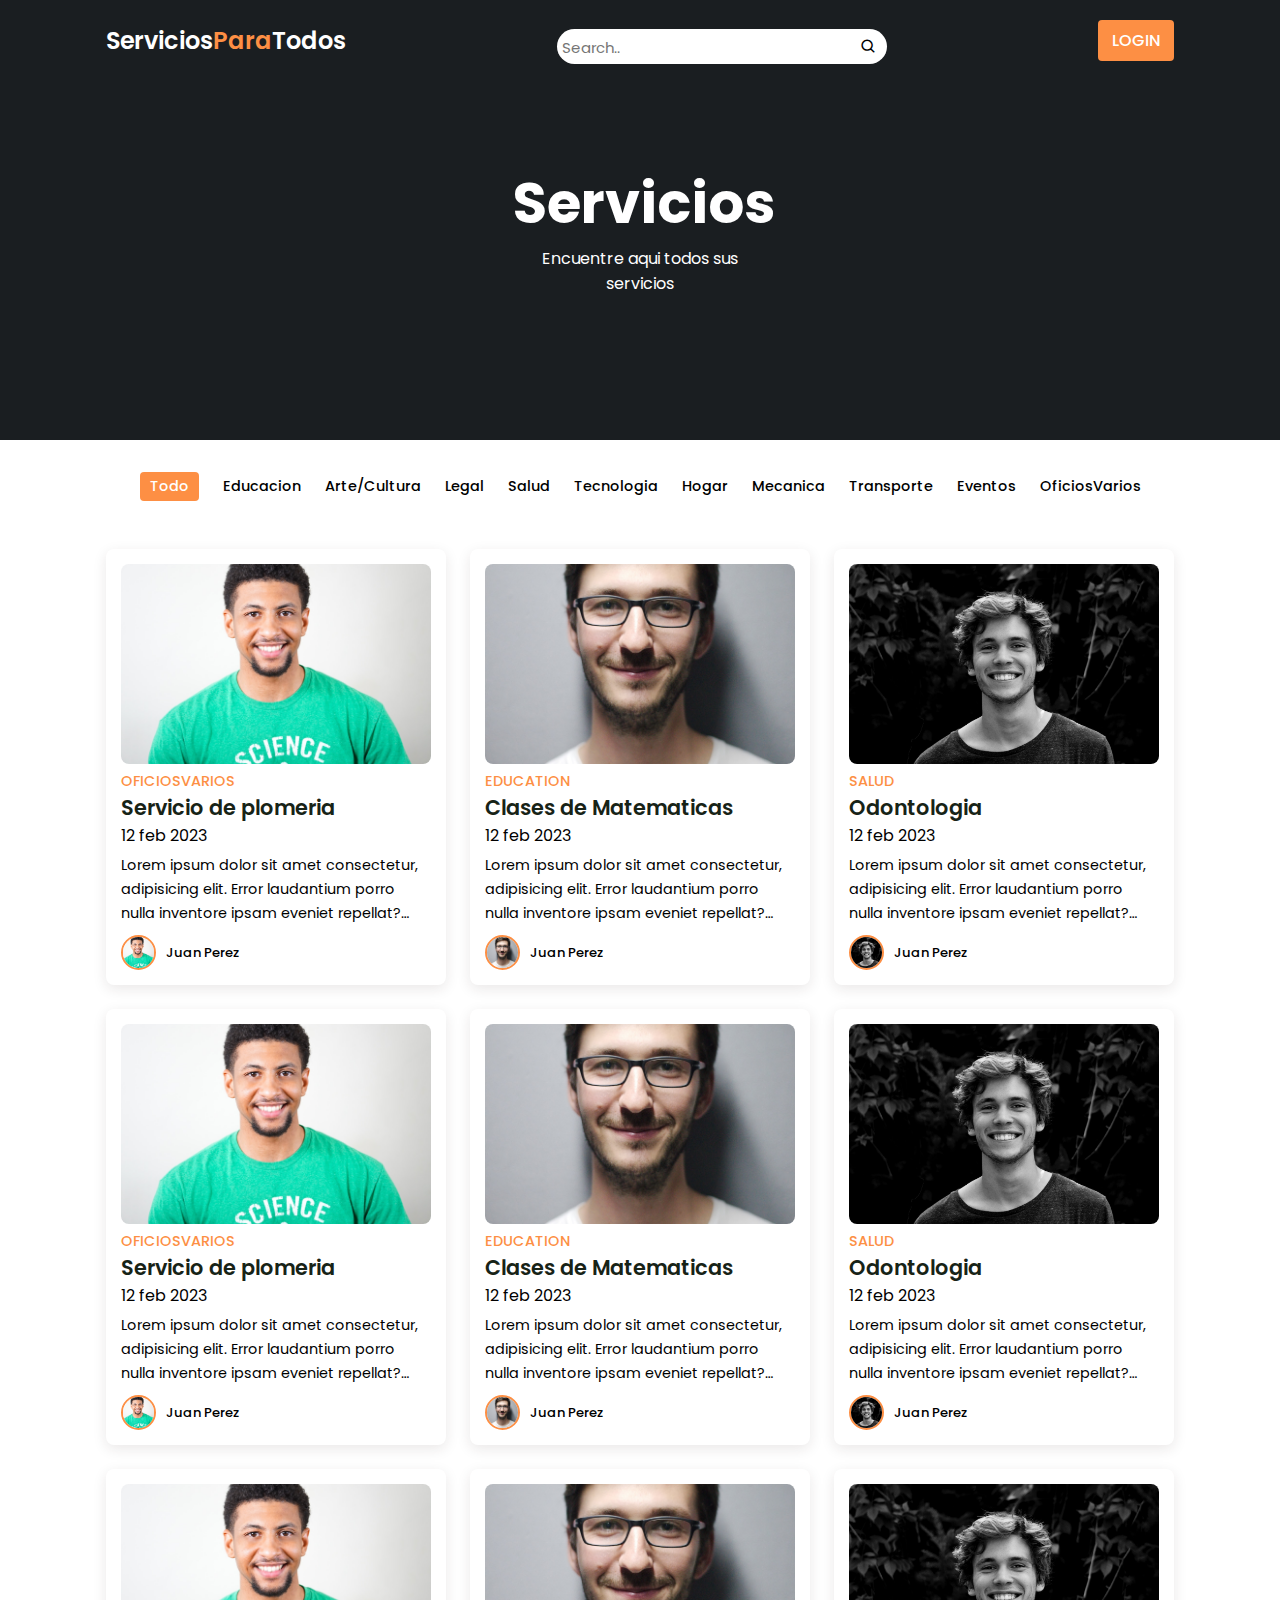
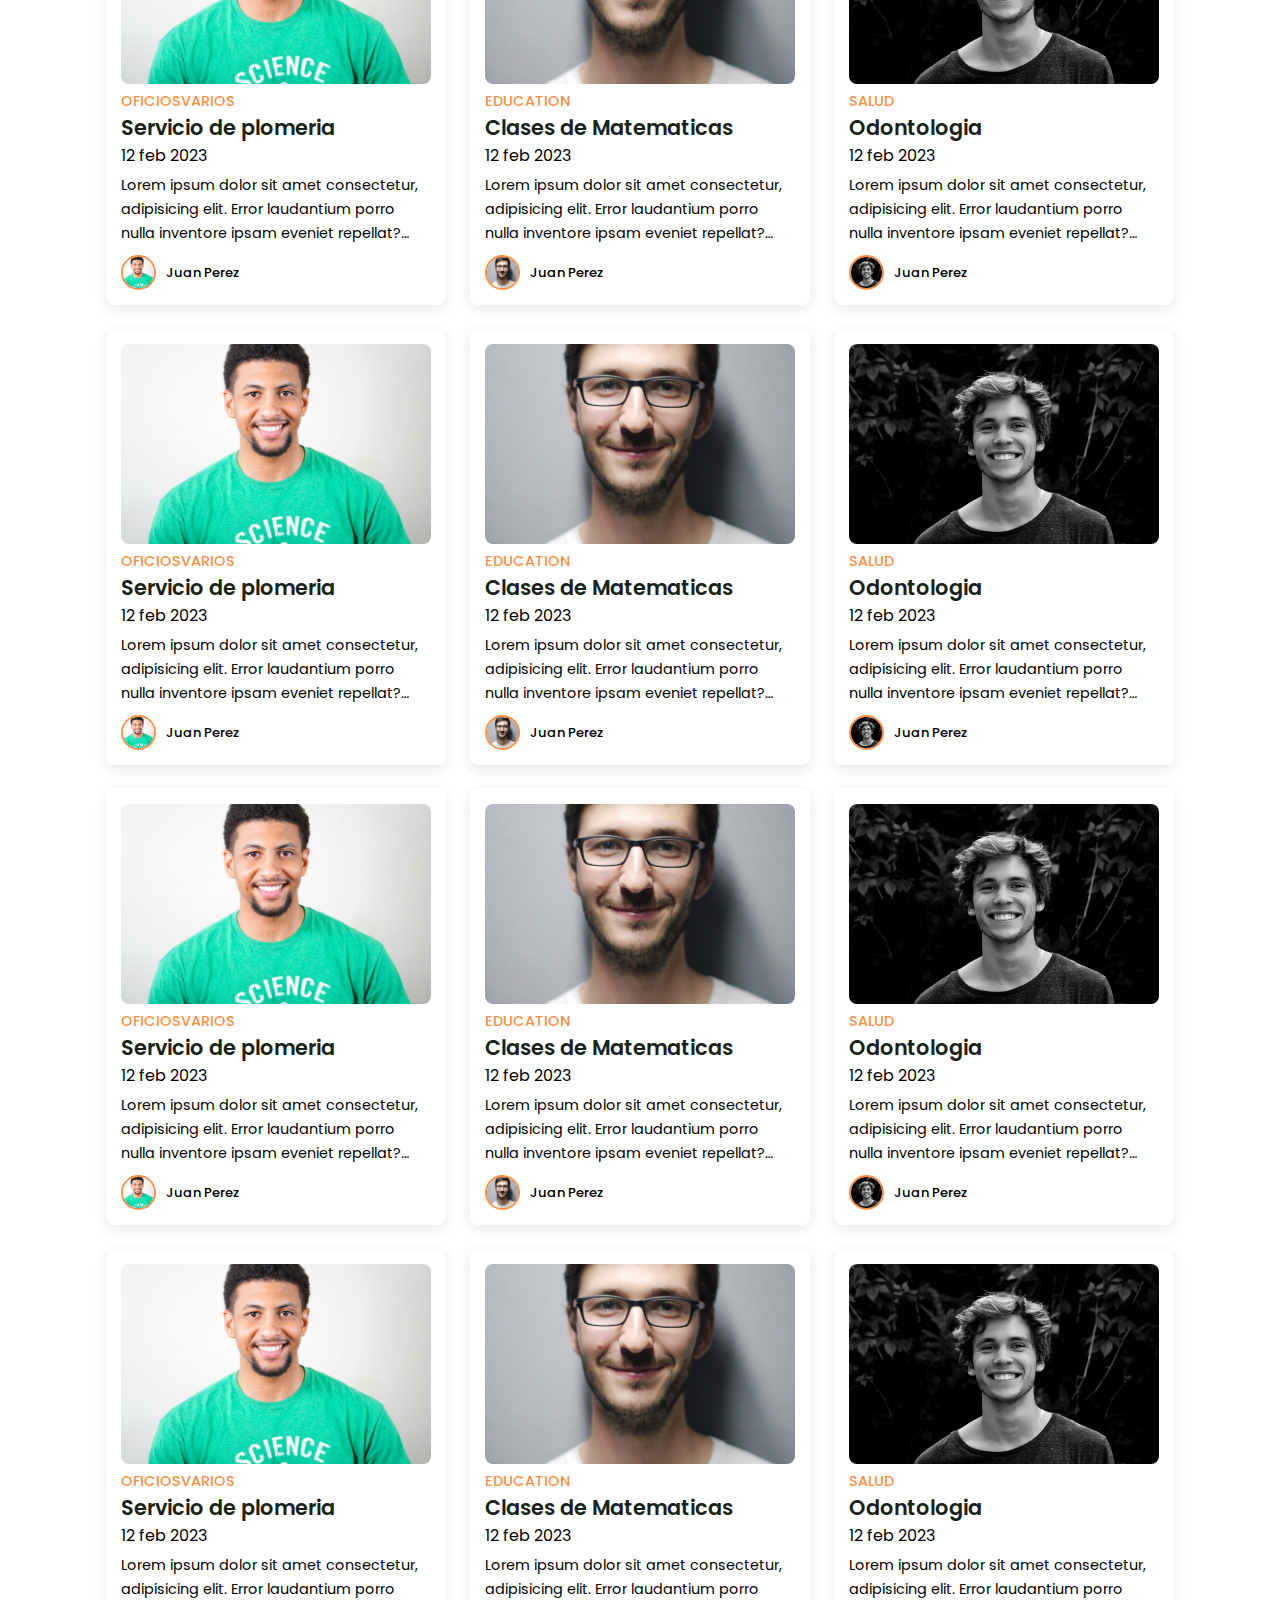
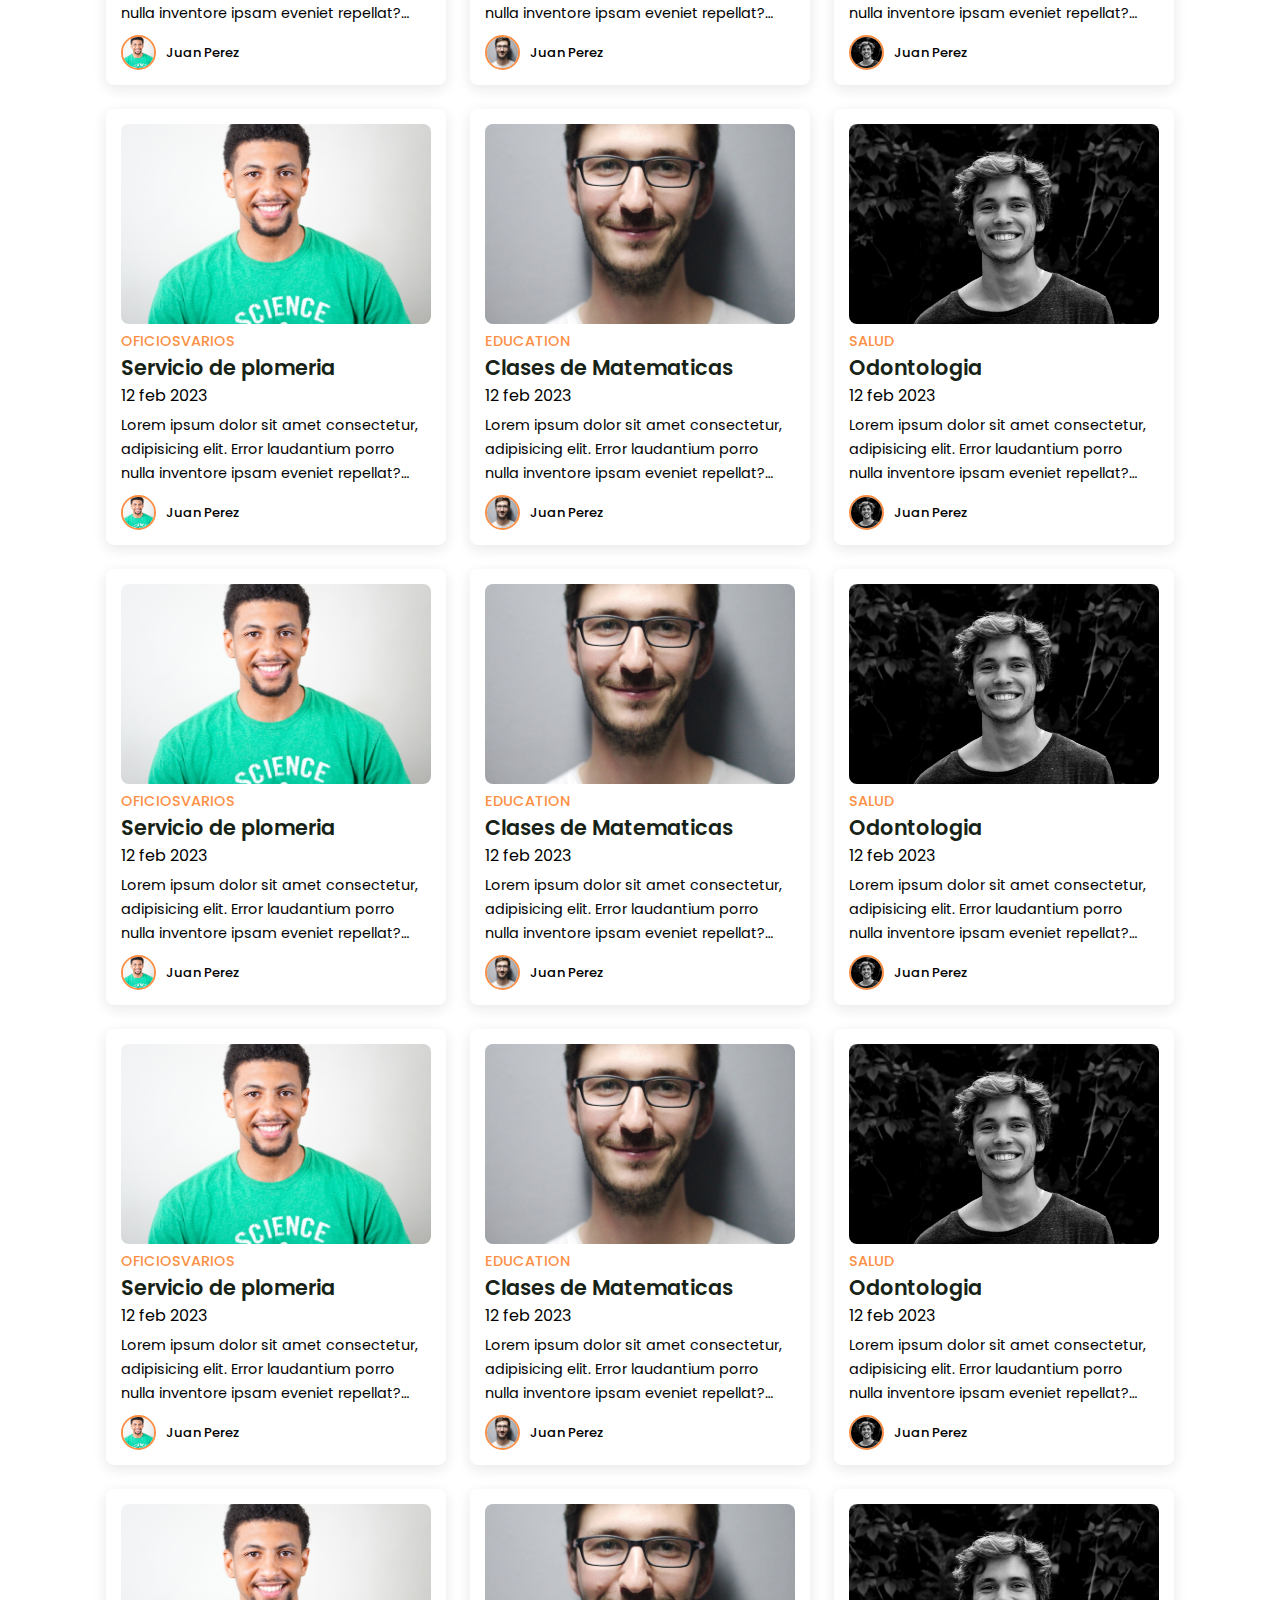
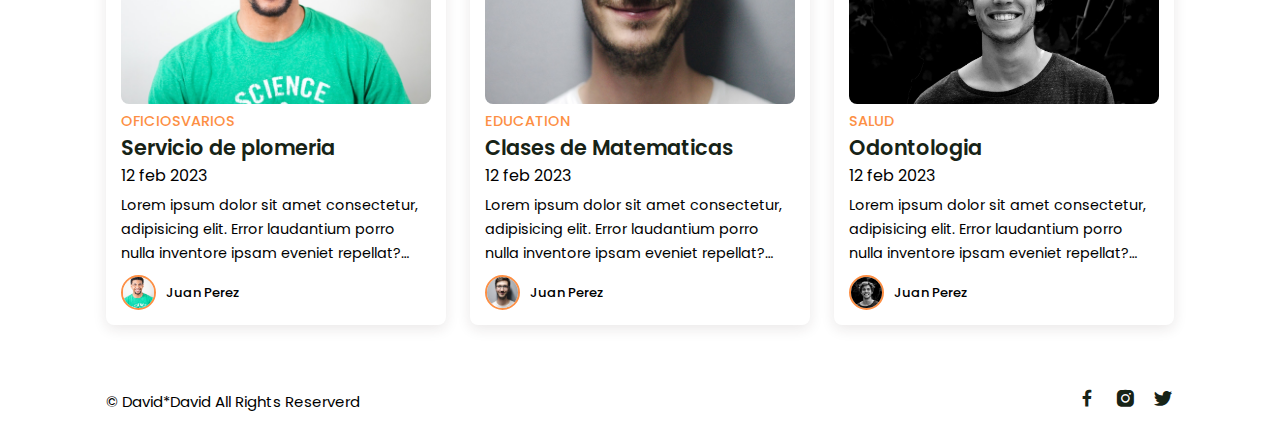
==== index.html @ c8fb9f46 "commit" ====
<!DOCTYPE html>
<html lang="en">
<head>
<meta charset="UTF-8">
<meta http-equiv="X-UA-Compatible" content="IE=edge">
<meta name="viewport" content="width=device-width, initial-scale=1.0">
<title>SERVICIOS A TU MANO</title>

<!--CSS-->
<link rel="stylesheet" href="css/old_style.css">

<!--Icons-->
<link href='https://unpkg.com/boxicons@2.1.4/css/boxicons.min.css' rel='stylesheet'>

</head>
<body>
    <!---->
    <!--Header-->
    <header>
        <!--Nav-->
        <div class="nav container">
            <!--Logo-->
            <a href="#" class="logo">Servicios<span>Para</span>Todos</a>
            <!--SearchBar-->
            <div class="search-container">
                <form action="/action_page.php">
                  <input type="text" placeholder="Search.." name="search">
                  <button type="submit"><i class='bx bx-search'></i></button>
                </form>
            </div>
            <!--Loginbtn-->
            <a href="#" class="login">Login</a>
        </div>    
   
    </header>
    <section class="home" id="home">
        <!--Home-->
        <div class="home-text container">
            <h2 class="home-title">Servicios</h2>
            <span class="home-subtitle">Encuentre aqui todos sus servicios </span>
        </div>
    </section>

    <div class="post-filter container">
        <span class="filter-item active-filter" data-filter='all'>Todo</span>
        <span class="filter-item" data-filter='education'>Educacion</span>
        <span class="filter-item" data-filter='art'>Arte/Cultura</span>
        <span class="filter-item" data-filter='legal'>Legal</span>
        <span class="filter-item" data-filter='health'>Salud</span>
        <span class="filter-item" data-filter='tech'>Tecnologia</span>
        <span class="filter-item" data-filter='home'>Hogar</span>
        <span class="filter-item" data-filter='automobile'>Mecanica</span>
        <span class="filter-item" data-filter='transportation'>Transporte</span>
        <span class="filter-item" data-filter='events'>Eventos</span>
        <span class="filter-item" data-filter='various'>OficiosVarios</span>
    </div>

    <!--Posts-->

   <section class="post container">
        <!--Post box 1-->
        <div class="post-box various">
            <img src="images/hombre1.jpg" alt="" class="post-img">
            <h2 class="category">OficiosVarios</h2>
            <a href="./Pages_Services/post-page3.html" class="post-title">
                Servicio de plomeria
            </a>
            <span class="post-data">12 feb 2023</span>
            <p class="post-description">Lorem ipsum dolor sit amet consectetur, adipisicing elit. Error laudantium porro nulla inventore ipsam eveniet repellat? Reprehenderit eveniet quod asperiores deleniti quo quaerat praesentium fugiat? Dolorum eaque esse amet repudiandae!</p>
            
            <!--Profile-->
            <div class="profile">
                <img src="images/hombre1.jpg" alt="" class="profile-img">
                <span class="profile-name">Juan Perez</span>

            </div>
        </div>

         <!--Post box 2-->
         <div class="post-box education">
            <img src="images/hombre2.jpg" alt="" class="post-img">
            <h2 class="category">Education</h2>
            <a href="./Pages_Services/post-page.html" class="post-title">
                Clases de Matematicas
            </a>
            <span class="post-data">12 feb 2023</span>
            <p class="post-description">Lorem ipsum dolor sit amet consectetur, adipisicing elit. Error laudantium porro nulla inventore ipsam eveniet repellat? Reprehenderit eveniet quod asperiores deleniti quo quaerat praesentium fugiat? Dolorum eaque esse amet repudiandae!</p>
            
            <!--Profile-->
            <div class="profile">
                <img src="images/hombre2.jpg" alt="" class="profile-img">
                <span class="profile-name">Juan Perez</span>

            </div>
        </div>

        <!--Post box 3-->
        <div class="post-box health">
            <img src="images/hombre3.jpg" alt="" class="post-img">
            <h2 class="category">Salud</h2>
            <a href="./Pages_Services/post-page2.html" class="post-title">
                Odontologia
            </a>
            <span class="post-data">12 feb 2023</span>
            <p class="post-description">Lorem ipsum dolor sit amet consectetur, adipisicing elit. Error laudantium porro nulla inventore ipsam eveniet repellat? Reprehenderit eveniet quod asperiores deleniti quo quaerat praesentium fugiat? Dolorum eaque esse amet repudiandae!</p>
            
            <!--Profile-->
            <div class="profile">
                <img src="images/hombre3.jpg" alt="" class="profile-img">
                <span class="profile-name">Juan Perez</span>

            </div>
        </div>
          <!--Post box 1-->
        <div class="post-box various">
            <img src="images/hombre1.jpg" alt="" class="post-img">
            <h2 class="category">OficiosVarios</h2>
            <a href="./Pages_Services/post-page3.html" class="post-title">
                Servicio de plomeria
            </a>
            <span class="post-data">12 feb 2023</span>
            <p class="post-description">Lorem ipsum dolor sit amet consectetur, adipisicing elit. Error laudantium porro nulla inventore ipsam eveniet repellat? Reprehenderit eveniet quod asperiores deleniti quo quaerat praesentium fugiat? Dolorum eaque esse amet repudiandae!</p>
            
            <!--Profile-->
            <div class="profile">
                <img src="images/hombre1.jpg" alt="" class="profile-img">
                <span class="profile-name">Juan Perez</span>

            </div>
        </div>

         <!--Post box 2-->
         <div class="post-box education">
            <img src="images/hombre2.jpg" alt="" class="post-img">
            <h2 class="category">Education</h2>
            <a href="./Pages_Services/post-page.html" class="post-title">
                Clases de Matematicas
            </a>
            <span class="post-data">12 feb 2023</span>
            <p class="post-description">Lorem ipsum dolor sit amet consectetur, adipisicing elit. Error laudantium porro nulla inventore ipsam eveniet repellat? Reprehenderit eveniet quod asperiores deleniti quo quaerat praesentium fugiat? Dolorum eaque esse amet repudiandae!</p>
            
            <!--Profile-->
            <div class="profile">
                <img src="images/hombre2.jpg" alt="" class="profile-img">
                <span class="profile-name">Juan Perez</span>

            </div>
        </div>

        <!--Post box 3-->
        <div class="post-box health">
            <img src="images/hombre3.jpg" alt="" class="post-img">
            <h2 class="category">Salud</h2>
            <a href="./Pages_Services/post-page2.html" class="post-title">
                Odontologia
            </a>
            <span class="post-data">12 feb 2023</span>
            <p class="post-description">Lorem ipsum dolor sit amet consectetur, adipisicing elit. Error laudantium porro nulla inventore ipsam eveniet repellat? Reprehenderit eveniet quod asperiores deleniti quo quaerat praesentium fugiat? Dolorum eaque esse amet repudiandae!</p>
            
            <!--Profile-->
            <div class="profile">
                <img src="images/hombre3.jpg" alt="" class="profile-img">
                <span class="profile-name">Juan Perez</span>

            </div>
        </div> <!--Post box 1-->
        <div class="post-box various">
            <img src="images/hombre1.jpg" alt="" class="post-img">
            <h2 class="category">OficiosVarios</h2>
            <a href="./Pages_Services/post-page3.html" class="post-title">
                Servicio de plomeria
            </a>
            <span class="post-data">12 feb 2023</span>
            <p class="post-description">Lorem ipsum dolor sit amet consectetur, adipisicing elit. Error laudantium porro nulla inventore ipsam eveniet repellat? Reprehenderit eveniet quod asperiores deleniti quo quaerat praesentium fugiat? Dolorum eaque esse amet repudiandae!</p>
            
            <!--Profile-->
            <div class="profile">
                <img src="images/hombre1.jpg" alt="" class="profile-img">
                <span class="profile-name">Juan Perez</span>

            </div>
        </div>

         <!--Post box 2-->
         <div class="post-box education">
            <img src="images/hombre2.jpg" alt="" class="post-img">
            <h2 class="category">Education</h2>
            <a href="./Pages_Services/post-page.html" class="post-title">
                Clases de Matematicas
            </a>
            <span class="post-data">12 feb 2023</span>
            <p class="post-description">Lorem ipsum dolor sit amet consectetur, adipisicing elit. Error laudantium porro nulla inventore ipsam eveniet repellat? Reprehenderit eveniet quod asperiores deleniti quo quaerat praesentium fugiat? Dolorum eaque esse amet repudiandae!</p>
            
            <!--Profile-->
            <div class="profile">
                <img src="images/hombre2.jpg" alt="" class="profile-img">
                <span class="profile-name">Juan Perez</span>

            </div>
        </div>

        <!--Post box 3-->
        <div class="post-box health">
            <img src="images/hombre3.jpg" alt="" class="post-img">
            <h2 class="category">Salud</h2>
            <a href="./Pages_Services/post-page2.html" class="post-title">
                Odontologia
            </a>
            <span class="post-data">12 feb 2023</span>
            <p class="post-description">Lorem ipsum dolor sit amet consectetur, adipisicing elit. Error laudantium porro nulla inventore ipsam eveniet repellat? Reprehenderit eveniet quod asperiores deleniti quo quaerat praesentium fugiat? Dolorum eaque esse amet repudiandae!</p>
            
            <!--Profile-->
            <div class="profile">
                <img src="images/hombre3.jpg" alt="" class="profile-img">
                <span class="profile-name">Juan Perez</span>

            </div>
        </div> <!--Post box 1-->
        <div class="post-box various">
            <img src="images/hombre1.jpg" alt="" class="post-img">
            <h2 class="category">OficiosVarios</h2>
            <a href="./Pages_Services/post-page3.html" class="post-title">
                Servicio de plomeria
            </a>
            <span class="post-data">12 feb 2023</span>
            <p class="post-description">Lorem ipsum dolor sit amet consectetur, adipisicing elit. Error laudantium porro nulla inventore ipsam eveniet repellat? Reprehenderit eveniet quod asperiores deleniti quo quaerat praesentium fugiat? Dolorum eaque esse amet repudiandae!</p>
            
            <!--Profile-->
            <div class="profile">
                <img src="images/hombre1.jpg" alt="" class="profile-img">
                <span class="profile-name">Juan Perez</span>

            </div>
        </div>

         <!--Post box 2-->
         <div class="post-box education">
            <img src="images/hombre2.jpg" alt="" class="post-img">
            <h2 class="category">Education</h2>
            <a href="./Pages_Services/post-page.html" class="post-title">
                Clases de Matematicas
            </a>
            <span class="post-data">12 feb 2023</span>
            <p class="post-description">Lorem ipsum dolor sit amet consectetur, adipisicing elit. Error laudantium porro nulla inventore ipsam eveniet repellat? Reprehenderit eveniet quod asperiores deleniti quo quaerat praesentium fugiat? Dolorum eaque esse amet repudiandae!</p>
            
            <!--Profile-->
            <div class="profile">
                <img src="images/hombre2.jpg" alt="" class="profile-img">
                <span class="profile-name">Juan Perez</span>

            </div>
        </div>

        <!--Post box 3-->
        <div class="post-box health">
            <img src="images/hombre3.jpg" alt="" class="post-img">
            <h2 class="category">Salud</h2>
            <a href="./Pages_Services/post-page2.html" class="post-title">
                Odontologia
            </a>
            <span class="post-data">12 feb 2023</span>
            <p class="post-description">Lorem ipsum dolor sit amet consectetur, adipisicing elit. Error laudantium porro nulla inventore ipsam eveniet repellat? Reprehenderit eveniet quod asperiores deleniti quo quaerat praesentium fugiat? Dolorum eaque esse amet repudiandae!</p>
            
            <!--Profile-->
            <div class="profile">
                <img src="images/hombre3.jpg" alt="" class="profile-img">
                <span class="profile-name">Juan Perez</span>

            </div>
        </div> <!--Post box 1-->
        <div class="post-box various">
            <img src="images/hombre1.jpg" alt="" class="post-img">
            <h2 class="category">OficiosVarios</h2>
            <a href="./Pages_Services/post-page3.html" class="post-title">
                Servicio de plomeria
            </a>
            <span class="post-data">12 feb 2023</span>
            <p class="post-description">Lorem ipsum dolor sit amet consectetur, adipisicing elit. Error laudantium porro nulla inventore ipsam eveniet repellat? Reprehenderit eveniet quod asperiores deleniti quo quaerat praesentium fugiat? Dolorum eaque esse amet repudiandae!</p>
            
            <!--Profile-->
            <div class="profile">
                <img src="images/hombre1.jpg" alt="" class="profile-img">
                <span class="profile-name">Juan Perez</span>

            </div>
        </div>

         <!--Post box 2-->
         <div class="post-box education">
            <img src="images/hombre2.jpg" alt="" class="post-img">
            <h2 class="category">Education</h2>
            <a href="./Pages_Services/post-page.html" class="post-title">
                Clases de Matematicas
            </a>
            <span class="post-data">12 feb 2023</span>
            <p class="post-description">Lorem ipsum dolor sit amet consectetur, adipisicing elit. Error laudantium porro nulla inventore ipsam eveniet repellat? Reprehenderit eveniet quod asperiores deleniti quo quaerat praesentium fugiat? Dolorum eaque esse amet repudiandae!</p>
            
            <!--Profile-->
            <div class="profile">
                <img src="images/hombre2.jpg" alt="" class="profile-img">
                <span class="profile-name">Juan Perez</span>

            </div>
        </div>

        <!--Post box 3-->
        <div class="post-box health">
            <img src="images/hombre3.jpg" alt="" class="post-img">
            <h2 class="category">Salud</h2>
            <a href="./Pages_Services/post-page2.html" class="post-title">
                Odontologia
            </a>
            <span class="post-data">12 feb 2023</span>
            <p class="post-description">Lorem ipsum dolor sit amet consectetur, adipisicing elit. Error laudantium porro nulla inventore ipsam eveniet repellat? Reprehenderit eveniet quod asperiores deleniti quo quaerat praesentium fugiat? Dolorum eaque esse amet repudiandae!</p>
            
            <!--Profile-->
            <div class="profile">
                <img src="images/hombre3.jpg" alt="" class="profile-img">
                <span class="profile-name">Juan Perez</span>

            </div>
        </div> <!--Post box 1-->
        <div class="post-box various">
            <img src="images/hombre1.jpg" alt="" class="post-img">
            <h2 class="category">OficiosVarios</h2>
            <a href="./Pages_Services/post-page3.html" class="post-title">
                Servicio de plomeria
            </a>
            <span class="post-data">12 feb 2023</span>
            <p class="post-description">Lorem ipsum dolor sit amet consectetur, adipisicing elit. Error laudantium porro nulla inventore ipsam eveniet repellat? Reprehenderit eveniet quod asperiores deleniti quo quaerat praesentium fugiat? Dolorum eaque esse amet repudiandae!</p>
            
            <!--Profile-->
            <div class="profile">
                <img src="images/hombre1.jpg" alt="" class="profile-img">
                <span class="profile-name">Juan Perez</span>

            </div>
        </div>

         <!--Post box 2-->
         <div class="post-box education">
            <img src="images/hombre2.jpg" alt="" class="post-img">
            <h2 class="category">Education</h2>
            <a href="./Pages_Services/post-page.html" class="post-title">
                Clases de Matematicas
            </a>
            <span class="post-data">12 feb 2023</span>
            <p class="post-description">Lorem ipsum dolor sit amet consectetur, adipisicing elit. Error laudantium porro nulla inventore ipsam eveniet repellat? Reprehenderit eveniet quod asperiores deleniti quo quaerat praesentium fugiat? Dolorum eaque esse amet repudiandae!</p>
            
            <!--Profile-->
            <div class="profile">
                <img src="images/hombre2.jpg" alt="" class="profile-img">
                <span class="profile-name">Juan Perez</span>

            </div>
        </div>

        <!--Post box 3-->
        <div class="post-box health">
            <img src="images/hombre3.jpg" alt="" class="post-img">
            <h2 class="category">Salud</h2>
            <a href="./Pages_Services/post-page2.html" class="post-title">
                Odontologia
            </a>
            <span class="post-data">12 feb 2023</span>
            <p class="post-description">Lorem ipsum dolor sit amet consectetur, adipisicing elit. Error laudantium porro nulla inventore ipsam eveniet repellat? Reprehenderit eveniet quod asperiores deleniti quo quaerat praesentium fugiat? Dolorum eaque esse amet repudiandae!</p>
            
            <!--Profile-->
            <div class="profile">
                <img src="images/hombre3.jpg" alt="" class="profile-img">
                <span class="profile-name">Juan Perez</span>

            </div>
        </div> <!--Post box 1-->
        <div class="post-box various">
            <img src="images/hombre1.jpg" alt="" class="post-img">
            <h2 class="category">OficiosVarios</h2>
            <a href="./Pages_Services/post-page3.html" class="post-title">
                Servicio de plomeria
            </a>
            <span class="post-data">12 feb 2023</span>
            <p class="post-description">Lorem ipsum dolor sit amet consectetur, adipisicing elit. Error laudantium porro nulla inventore ipsam eveniet repellat? Reprehenderit eveniet quod asperiores deleniti quo quaerat praesentium fugiat? Dolorum eaque esse amet repudiandae!</p>
            
            <!--Profile-->
            <div class="profile">
                <img src="images/hombre1.jpg" alt="" class="profile-img">
                <span class="profile-name">Juan Perez</span>

            </div>
        </div>

         <!--Post box 2-->
         <div class="post-box education">
            <img src="images/hombre2.jpg" alt="" class="post-img">
            <h2 class="category">Education</h2>
            <a href="./Pages_Services/post-page.html" class="post-title">
                Clases de Matematicas
            </a>
            <span class="post-data">12 feb 2023</span>
            <p class="post-description">Lorem ipsum dolor sit amet consectetur, adipisicing elit. Error laudantium porro nulla inventore ipsam eveniet repellat? Reprehenderit eveniet quod asperiores deleniti quo quaerat praesentium fugiat? Dolorum eaque esse amet repudiandae!</p>
            
            <!--Profile-->
            <div class="profile">
                <img src="images/hombre2.jpg" alt="" class="profile-img">
                <span class="profile-name">Juan Perez</span>

            </div>
        </div>

        <!--Post box 3-->
        <div class="post-box health">
            <img src="images/hombre3.jpg" alt="" class="post-img">
            <h2 class="category">Salud</h2>
            <a href="./Pages_Services/post-page2.html" class="post-title">
                Odontologia
            </a>
            <span class="post-data">12 feb 2023</span>
            <p class="post-description">Lorem ipsum dolor sit amet consectetur, adipisicing elit. Error laudantium porro nulla inventore ipsam eveniet repellat? Reprehenderit eveniet quod asperiores deleniti quo quaerat praesentium fugiat? Dolorum eaque esse amet repudiandae!</p>
            
            <!--Profile-->
            <div class="profile">
                <img src="images/hombre3.jpg" alt="" class="profile-img">
                <span class="profile-name">Juan Perez</span>

            </div>
        </div> <!--Post box 1-->
        <div class="post-box various">
            <img src="images/hombre1.jpg" alt="" class="post-img">
            <h2 class="category">OficiosVarios</h2>
            <a href="./Pages_Services/post-page3.html" class="post-title">
                Servicio de plomeria
            </a>
            <span class="post-data">12 feb 2023</span>
            <p class="post-description">Lorem ipsum dolor sit amet consectetur, adipisicing elit. Error laudantium porro nulla inventore ipsam eveniet repellat? Reprehenderit eveniet quod asperiores deleniti quo quaerat praesentium fugiat? Dolorum eaque esse amet repudiandae!</p>
            
            <!--Profile-->
            <div class="profile">
                <img src="images/hombre1.jpg" alt="" class="profile-img">
                <span class="profile-name">Juan Perez</span>

            </div>
        </div>

         <!--Post box 2-->
         <div class="post-box education">
            <img src="images/hombre2.jpg" alt="" class="post-img">
            <h2 class="category">Education</h2>
            <a href="./Pages_Services/post-page.html" class="post-title">
                Clases de Matematicas
            </a>
            <span class="post-data">12 feb 2023</span>
            <p class="post-description">Lorem ipsum dolor sit amet consectetur, adipisicing elit. Error laudantium porro nulla inventore ipsam eveniet repellat? Reprehenderit eveniet quod asperiores deleniti quo quaerat praesentium fugiat? Dolorum eaque esse amet repudiandae!</p>
            
            <!--Profile-->
            <div class="profile">
                <img src="images/hombre2.jpg" alt="" class="profile-img">
                <span class="profile-name">Juan Perez</span>

            </div>
        </div>

        <!--Post box 3-->
        <div class="post-box health">
            <img src="images/hombre3.jpg" alt="" class="post-img">
            <h2 class="category">Salud</h2>
            <a href="./Pages_Services/post-page2.html" class="post-title">
                Odontologia
            </a>
            <span class="post-data">12 feb 2023</span>
            <p class="post-description">Lorem ipsum dolor sit amet consectetur, adipisicing elit. Error laudantium porro nulla inventore ipsam eveniet repellat? Reprehenderit eveniet quod asperiores deleniti quo quaerat praesentium fugiat? Dolorum eaque esse amet repudiandae!</p>
            
            <!--Profile-->
            <div class="profile">
                <img src="images/hombre3.jpg" alt="" class="profile-img">
                <span class="profile-name">Juan Perez</span>

            </div>
        </div> <!--Post box 1-->
        <div class="post-box various">
            <img src="images/hombre1.jpg" alt="" class="post-img">
            <h2 class="category">OficiosVarios</h2>
            <a href="./Pages_Services/post-page3.html" class="post-title">
                Servicio de plomeria
            </a>
            <span class="post-data">12 feb 2023</span>
            <p class="post-description">Lorem ipsum dolor sit amet consectetur, adipisicing elit. Error laudantium porro nulla inventore ipsam eveniet repellat? Reprehenderit eveniet quod asperiores deleniti quo quaerat praesentium fugiat? Dolorum eaque esse amet repudiandae!</p>
            
            <!--Profile-->
            <div class="profile">
                <img src="images/hombre1.jpg" alt="" class="profile-img">
                <span class="profile-name">Juan Perez</span>

            </div>
        </div>

         <!--Post box 2-->
         <div class="post-box education">
            <img src="images/hombre2.jpg" alt="" class="post-img">
            <h2 class="category">Education</h2>
            <a href="./Pages_Services/post-page.html" class="post-title">
                Clases de Matematicas
            </a>
            <span class="post-data">12 feb 2023</span>
            <p class="post-description">Lorem ipsum dolor sit amet consectetur, adipisicing elit. Error laudantium porro nulla inventore ipsam eveniet repellat? Reprehenderit eveniet quod asperiores deleniti quo quaerat praesentium fugiat? Dolorum eaque esse amet repudiandae!</p>
            
            <!--Profile-->
            <div class="profile">
                <img src="images/hombre2.jpg" alt="" class="profile-img">
                <span class="profile-name">Juan Perez</span>

            </div>
        </div>

        <!--Post box 3-->
        <div class="post-box health">
            <img src="images/hombre3.jpg" alt="" class="post-img">
            <h2 class="category">Salud</h2>
            <a href="./Pages_Services/post-page2.html" class="post-title">
                Odontologia
            </a>
            <span class="post-data">12 feb 2023</span>
            <p class="post-description">Lorem ipsum dolor sit amet consectetur, adipisicing elit. Error laudantium porro nulla inventore ipsam eveniet repellat? Reprehenderit eveniet quod asperiores deleniti quo quaerat praesentium fugiat? Dolorum eaque esse amet repudiandae!</p>
            
            <!--Profile-->
            <div class="profile">
                <img src="images/hombre3.jpg" alt="" class="profile-img">
                <span class="profile-name">Juan Perez</span>

            </div>
        </div> <!--Post box 1-->
        <div class="post-box various">
            <img src="images/hombre1.jpg" alt="" class="post-img">
            <h2 class="category">OficiosVarios</h2>
            <a href="./Pages_Services/post-page3.html" class="post-title">
                Servicio de plomeria
            </a>
            <span class="post-data">12 feb 2023</span>
            <p class="post-description">Lorem ipsum dolor sit amet consectetur, adipisicing elit. Error laudantium porro nulla inventore ipsam eveniet repellat? Reprehenderit eveniet quod asperiores deleniti quo quaerat praesentium fugiat? Dolorum eaque esse amet repudiandae!</p>
            
            <!--Profile-->
            <div class="profile">
                <img src="images/hombre1.jpg" alt="" class="profile-img">
                <span class="profile-name">Juan Perez</span>

            </div>
        </div>

         <!--Post box 2-->
         <div class="post-box education">
            <img src="images/hombre2.jpg" alt="" class="post-img">
            <h2 class="category">Education</h2>
            <a href="./Pages_Services/post-page.html" class="post-title">
                Clases de Matematicas
            </a>
            <span class="post-data">12 feb 2023</span>
            <p class="post-description">Lorem ipsum dolor sit amet consectetur, adipisicing elit. Error laudantium porro nulla inventore ipsam eveniet repellat? Reprehenderit eveniet quod asperiores deleniti quo quaerat praesentium fugiat? Dolorum eaque esse amet repudiandae!</p>
            
            <!--Profile-->
            <div class="profile">
                <img src="images/hombre2.jpg" alt="" class="profile-img">
                <span class="profile-name">Juan Perez</span>

            </div>
        </div>

        <!--Post box 3-->
        <div class="post-box health">
            <img src="images/hombre3.jpg" alt="" class="post-img">
            <h2 class="category">Salud</h2>
            <a href="./Pages_Services/post-page2.html" class="post-title">
                Odontologia
            </a>
            <span class="post-data">12 feb 2023</span>
            <p class="post-description">Lorem ipsum dolor sit amet consectetur, adipisicing elit. Error laudantium porro nulla inventore ipsam eveniet repellat? Reprehenderit eveniet quod asperiores deleniti quo quaerat praesentium fugiat? Dolorum eaque esse amet repudiandae!</p>
            
            <!--Profile-->
            <div class="profile">
                <img src="images/hombre3.jpg" alt="" class="profile-img">
                <span class="profile-name">Juan Perez</span>

            </div>
        </div>
   </section>
   <!--footer-->
   <div class="footer container">
        <p>&#169; David*David All Rights Reserverd</p>
        <div class="social">
            <a href="#"><i class='bx bxl-facebook' ></i></a>
            <a href="#"><i class='bx bxl-instagram-alt' ></i></a>
            <a href="#"><i class='bx bxl-twitter' ></i></a>
        </div>
   </div>




<!--link Jquery-->
<script src="https://code.jquery.com/jquery-3.6.4.js" integrity="sha256-a9jBBRygX1Bh5lt8GZjXDzyOB+bWve9EiO7tROUtj/E=" crossorigin="anonymous"></script>

<!--link javascript-->
<script src="js/main.js"></script>


</body>
</html>
---- css/old_style.css ----
@import url('https://fonts.googleapis.com/css2?family=Poppins:wght@400;500;600;700&display=swap');
*{
    font-family: 'Poppins', sans-serif;
    margin: 0;
    padding: 0;
    scroll-behavior: smooth;
    scroll-padding-top: 2rem;
    box-sizing: border-box;
}
 
:root{
    --container-color: #1a1e21;
    --second-color:#fd8f44;
    --text-color:#172317;
    --bg-color:#fff;
}

::selection{
    color: var(--bg-color);
    background-color: var(--second-color);
}

a{
    text-decoration: none;
}

li{
    list-style: none;
}
img{
    width: 100%;
}
section{
    padding: 3rem 0 2rem;
}
.container{
    max-width: 1068px;
    margin: auto;
    width: 100%;
    margin: 0 auto;
    width: 95%;

}


 /*Header*/
header{
    position: fixed;
    top: 0;
    left: 0;
    width: 100%;
    z-index: 200;
    background: var(--container-color);

 }
header.shadow{
    background: var(--bg-color);
    box-shadow: 0 1px 4px hsl(0 4% 14% / 10%);
    transition: 0.4s;
}

header.shadow .logo{
    color: var(--text-color);
}
 .nav{
    display: flex;
    align-items: center;
    justify-content: space-between;
    padding: 18px 0;
 }
 .logo{
    font-size: 1.5rem;
    font-weight: 600;
    color: var(--bg-color);
 }
.logo span{
    color: var(--second-color);
}
.login{
    padding: 8px 14px;
    text-transform: uppercase;
    font-weight: 500;
    border-radius: 4px;
    background: var(--second-color);
    color:var(--bg-color);
}
.login:hover{
    background: hsl(24, 98%, 58%);
    transition: 0.3s;
}
.search-container 
    {
        float: right;  
        padding-top: 1px;
        background-color: rgb(255, 255, 255);
        margin-top: 1%;
        border-radius: 20px;
        
    }
      
 input[type=text]
    {
        all: unset;
        padding: 5px;
        margin-top: 1px;
        font-size: 15px;
        border: none;
        border-radius: 25px;
        color: #000000;
      
        
     }
      
 .search-container button 
    {
        float: right;
        margin-top: 5px;
        margin-right: 10px;
        background: rgba(221, 221, 221, 0);
        font-size: 17px;
        border: none;
        cursor: pointer;
        border-radius: 50% 50% / 50% 50%;
        
      }
      
.search-container button:hover
     {
        background: var(--second-color);

      }
  
 /*home*/
 .home{
    width: 100%;
    min-height: 440px;
    background: var(--container-color);
    display: grid;
    justify-content: center;
    align-items: center;
 }
.home-text{
    color: var(--bg-color);
    text-align: center;
}
.home-title{
    font-size: 3.5rem;
}
.home-subtitle {
    font-size: 1rem;
    font-weight: 400;
}

/*Post filter*/
.post-filter{
    display: flex;
    justify-content: center;
    align-items: center;
    column-gap: 1.5rem;
    margin-top: 2rem !important;
}
.filter-item{
    font-size: 0.9rem;
    font-weight: 500;
    cursor: pointer;
}
.active-filter{
    background: var(--second-color);
    color: var(--bg-color);
    padding: 4px 10px;
    border-radius: 4px;
}


/*Posts*/
.post{
    display: grid;
    grid-template-columns: repeat(auto-fit, minmax(280px,auto));
    justify-content: center;
    gap: 1.5rem;
}

.post-box{
    background:var(--bg-color);
    box-shadow: 0 4px 14px hsl(355deg 25% 15% / 10%);
    padding: 15px;
    border-radius: 0.5rem;
}
.post-img{
    width: 100%;
    height: 200px;
    object-fit: cover;
    object-position: center;
    border-radius: 0.5rem;
}
.category{
    font-size: 0.9rem;
    font-weight: 500;
    text-transform: uppercase;
    color: var(--second-color);
}

.post-title{
    font-size: 1.3rem;
    font-weight: 600;
    color: var(--text-color);
    /*To remain title in 2 lines*/
    display: -webkit-box;
    -webkit-line-clamp: 2;
    -webkit-box-orient: vertical;
    overflow: hidden;
}

.post-date{
    display: flex;
    font-size: 0.875rem;
    text-transform: uppercase;
    font-weight: 400;
    margin-top: 4px;
}

.post-description{
    font-size: 0.9rem;
    line-height: 1.5rem;
    margin: 5px 0 10px;
      /*To remain title in 3 lines*/
      display: -webkit-box;
      -webkit-line-clamp: 3;
      -webkit-box-orient: vertical;
      overflow: hidden;
}
.profile{
    display: flex;
    align-items: center;
    gap: 10px;
}

.profile-img{
    width: 35px;
    height: 35px;
    border-radius: 50%;
    object-fit: cover;
    object-position: center;
    border: 2px solid var(--second-color);
}

.profile-name{
    font-size: 0.82rem;
    font-weight: 500;
}

.footer{
    display: flex;
    justify-content: space-between;
    align-items: center;
    padding: 30px 0;
}

.footer p {
    font-size: 0.938rem;
}

.social {
    display: flex;
    align-items: center;
    column-gap: 1rem;
}
.social .bx{
    font-size: 1.4rem;
    color: var(--text-color);
}
.social .bx:hover{
    color: var(--second-color);
    transition: 0.3s all linear;
}

/*Post Content*/
.post-header{
    width: 100%;
    height: 500px;
    background: var(--container-color);
}
.post-container{
    max-width: 800px;
    margin: auto;
    width: 100%;
}
.header-content{
    display: flex;
    flex-direction: column;
    align-items: center;
    margin-top: 4rem !important;
}
.back-home {
    color: var(--second-color);
    font-size: 0.9rem;
}
.header-title{
    width: 90%;
    font-size: 2.6rem;
    color: var(--bg-color);
    text-align: center;
    margin-bottom: 1rem;
}
.header-img{
    width: 100%;
    height: 420px;
    object-fit: cover;
    object-position: center;
}

.post-content{
    margin-top: 10rem !important;
}
.sub-heading{
    font-size: 1.2rem;
}
.post-text{
    font-size: 1rem;
    line-height: 1.7rem;
    margin: 1rem 0;
    text-align: justify;
}
/*Responsive*/

@media(max-width:1060px){
    .container{
        margin: 0 auto;
        width: 95%;
    
    }
    .home-text{
        width: 100%;
    }

}
@media(max-width:800px){
    .nav{
        padding: 14px 0;
     }
     .post-container{
        margin: 0 auto;
        width: 95%;
     }
}
@media(max-width:768px){
    .nav{
        padding: 10px 0;
     }
    section{
        padding: 2rem 0;

     }
     .header-content{
        margin-top: 3rem !important;
     }
     .home{
       min-height: 380px;
     }
     .home-title{
        font-size: 3rem;
     }
     .header-title{
        font-size: 2rem;
     }
     .header-img{
        height: 370px;
     }
     .post-header{
        height: 435px;

     }
     .post-content{
        margin-top: 9rem !important;

     }
}

@media(max-width:570px){
    .header-title{
        width: 100%;
     }
     .header-img{
        height: 340px;
     }
     .post-header{
        height: 390px;

     }
     .footer{
      flex-direction: column;
      row-gap: 1rem;
      padding: 20px 0;
      text-align: center;
    }
    
}


@media(max-width:396px){
    .home-title{
        font-size: 2rem;
    }
    .home-subtitle{
        font-size: 0.9rem;
    }
    .home{
        min-height: 300px;
    }
    .post-box{
        padding: 10px;
    }
    .header-title{
        font-size: 1.4rem;
    }
    .header-img{
        height: 240px;
    }
    .post-header{
        height: 335px;
    }
    .post-content{
        margin-top: 5rem !important;
    }

    .post-text{
        font-size: 0.875rem;
        line-height: 1.5rem;
        margin: 10px 0;
        text-align: justify;
    }
}
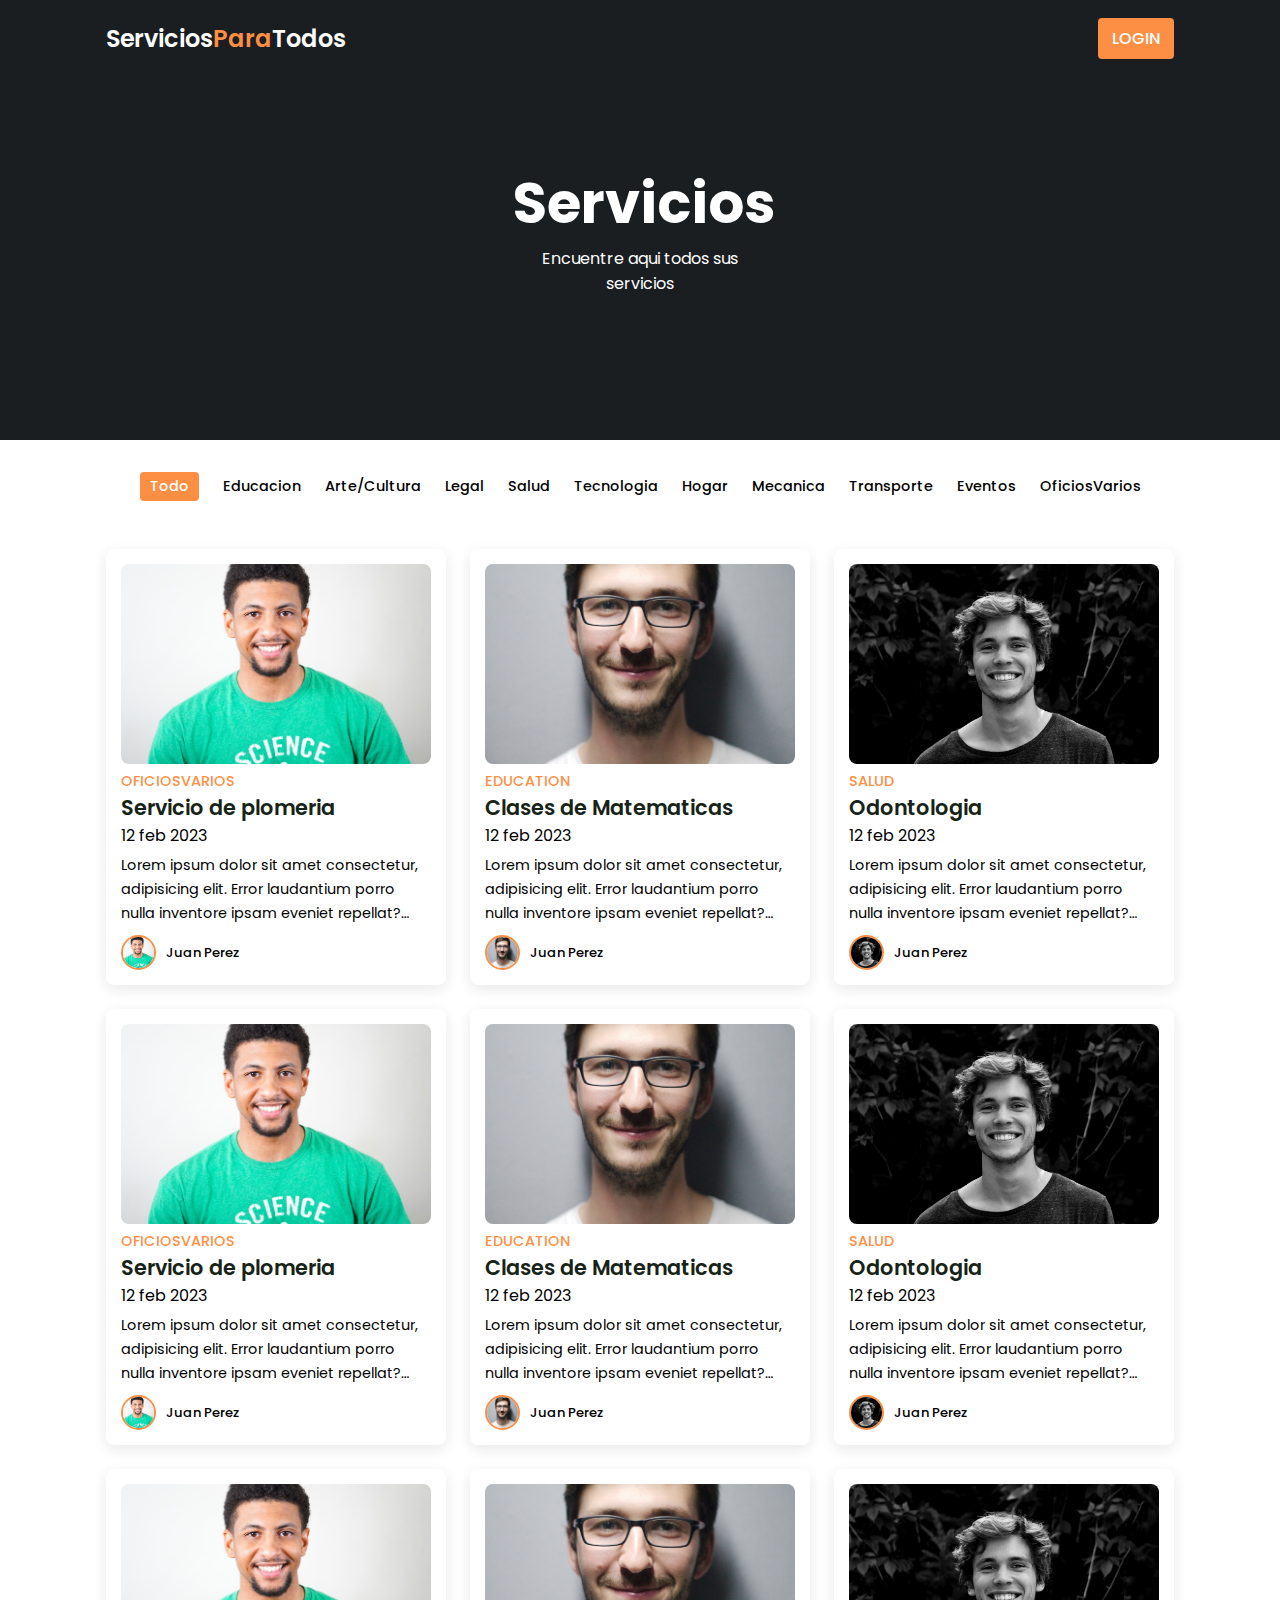
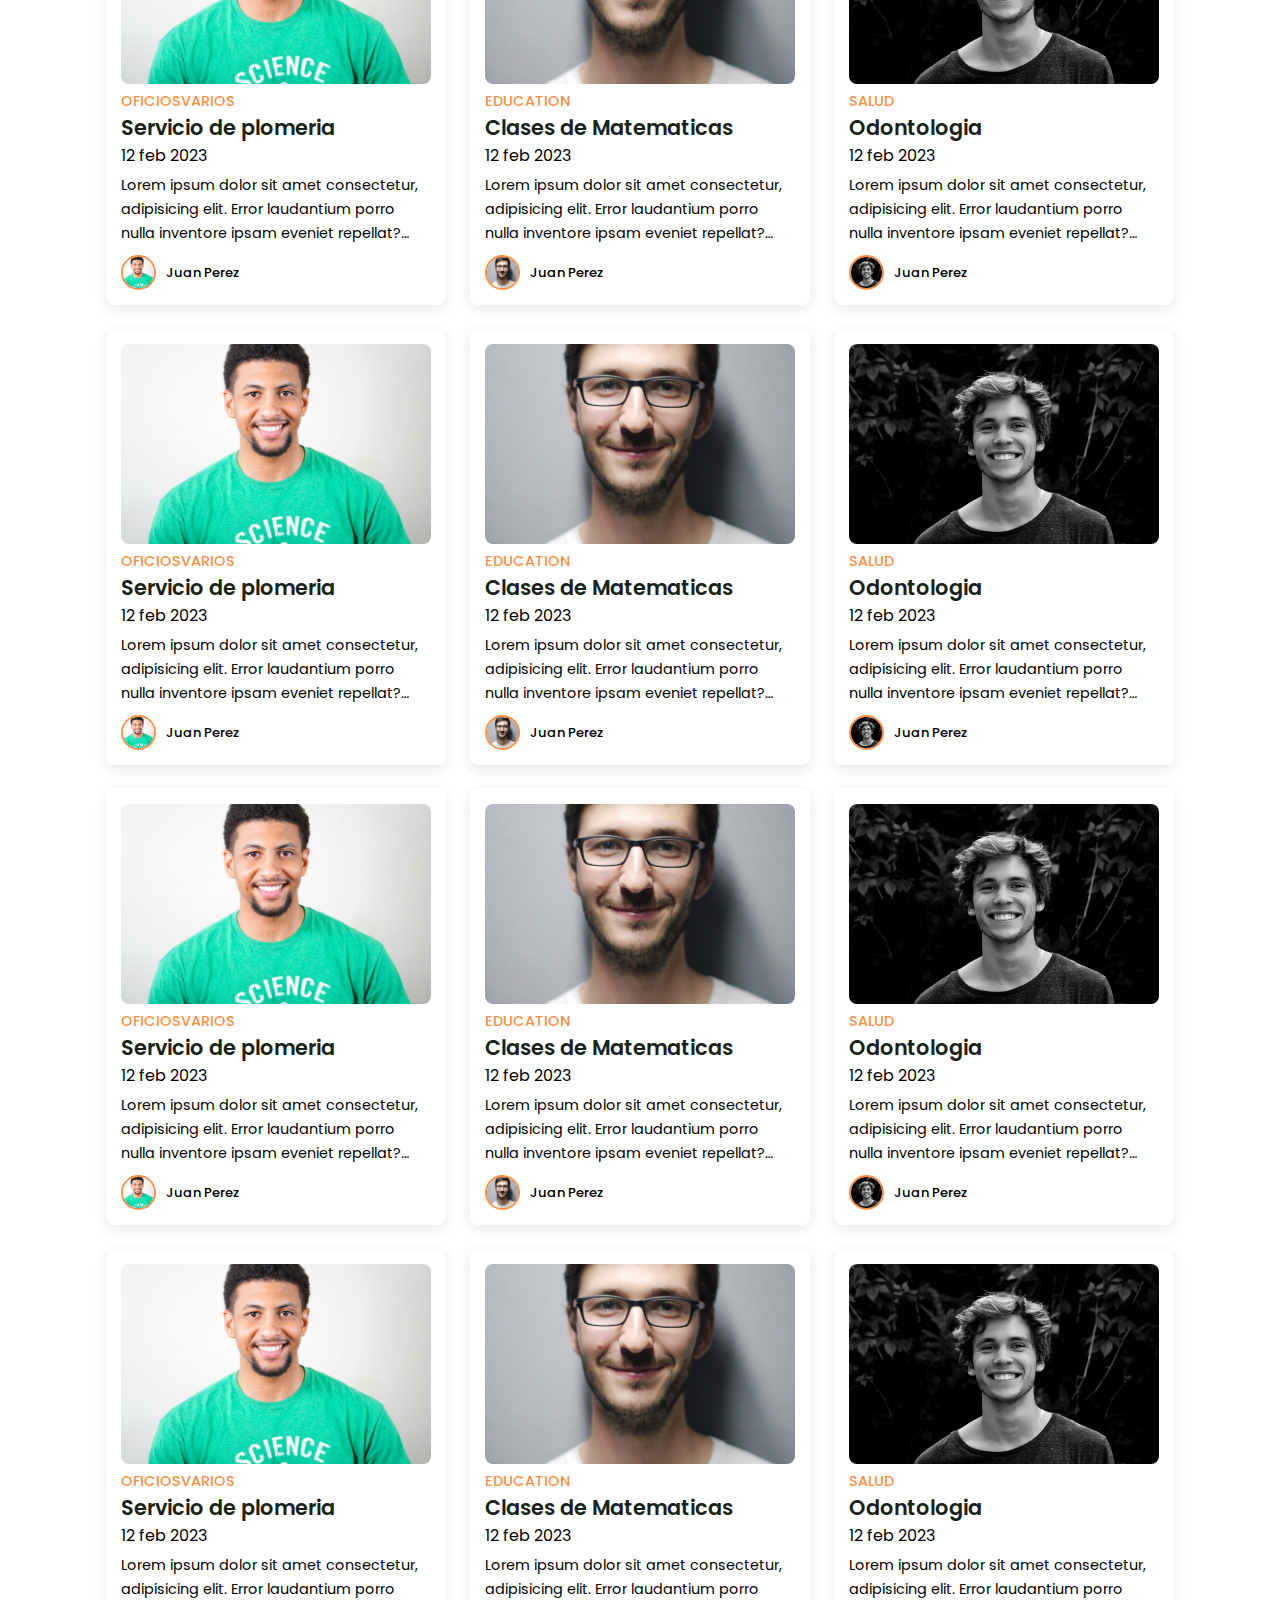
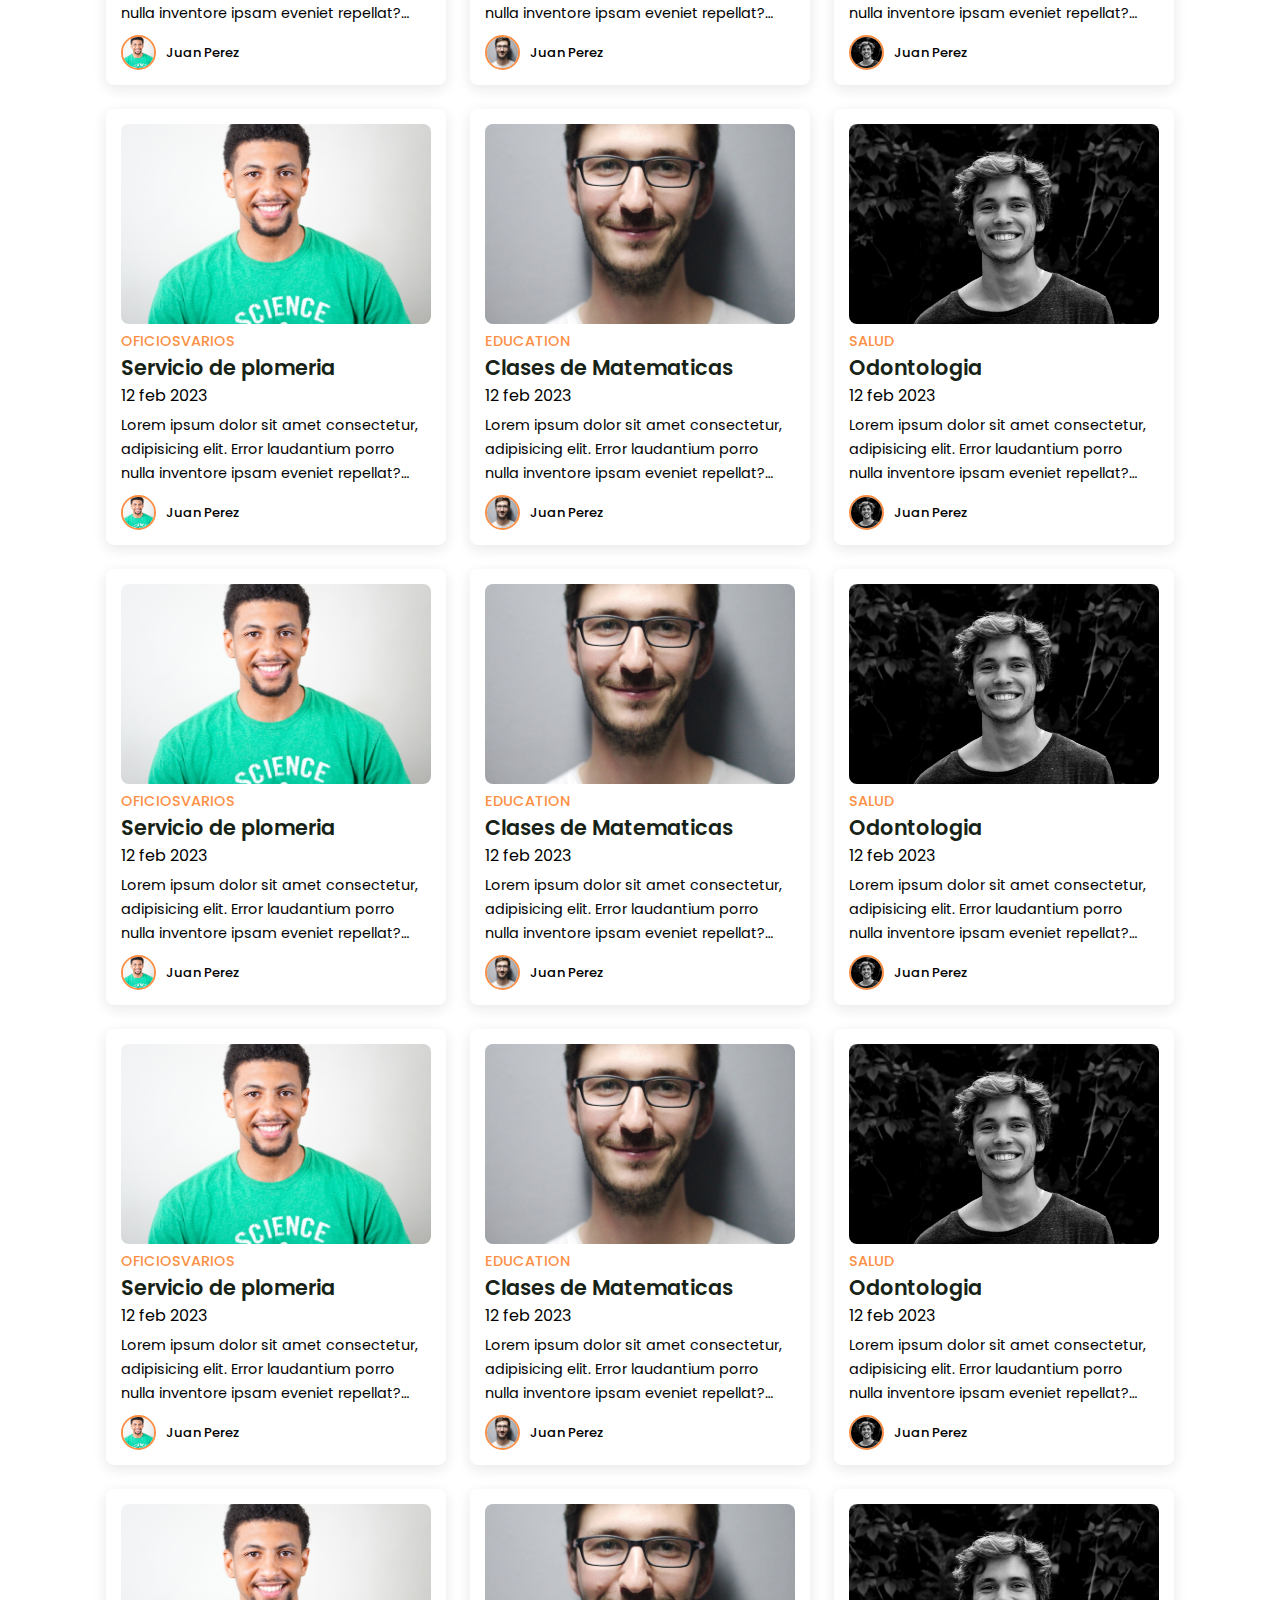
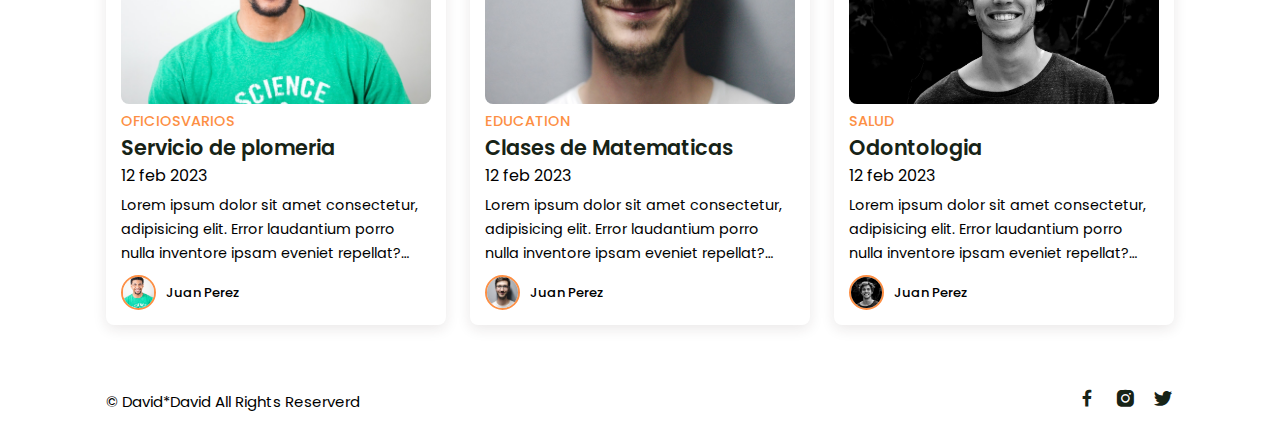
==== commit 7406a6f3: "commit" ====
--- a/index.html
+++ b/index.html
@@ -7,7 +7,7 @@
 <title>SERVICIOS A TU MANO</title>
 
 <!--CSS-->
-<link rel="stylesheet" href="css/old_style.css">
+<link rel="stylesheet" href="css/old_stylee.css">
 
 <!--Icons-->
 <link href='https://unpkg.com/boxicons@2.1.4/css/boxicons.min.css' rel='stylesheet'>
@@ -22,14 +22,9 @@
             <!--Logo-->
             <a href="#" class="logo">Servicios<span>Para</span>Todos</a>
             <!--SearchBar-->
-            <div class="search-container">
-                <form action="/action_page.php">
-                  <input type="text" placeholder="Search.." name="search">
-                  <button type="submit"><i class='bx bx-search'></i></button>
-                </form>
-            </div>
+          
             <!--Loginbtn-->
-            <a href="#" class="login">Login</a>
+            <a href="login.html" class="login">Login</a>
         </div>    
    
     </header>
@@ -62,7 +57,7 @@
         <div class="post-box various">
             <img src="images/hombre1.jpg" alt="" class="post-img">
             <h2 class="category">OficiosVarios</h2>
-            <a href="./Pages_Services/post-page3.html" class="post-title">
+            <a href="./Pages_Services/post-page3.html " class="post-title">
                 Servicio de plomeria
             </a>
             <span class="post-data">12 feb 2023</span>
--- a/css/old_stylee.css
+++ b/css/old_stylee.css
@@ -0,0 +1,471 @@
+@import url('https://fonts.googleapis.com/css2?family=Poppins:wght@400;500;600;700&display=swap');
+*{
+    font-family: 'Poppins', sans-serif;
+    margin: 0;
+    padding: 0;
+    scroll-behavior: smooth;
+    scroll-padding-top: 2rem;
+    box-sizing: border-box;
+}
+ 
+:root{
+    --container-color: #1a1e21;
+    --second-color:#fd8f44;
+    --text-color:#172317;
+    --bg-color:#fff;
+}
+
+::selection{
+    color: var(--bg-color);
+    background-color: var(--second-color);
+}
+
+a{
+    text-decoration:double;
+    color: white;
+}
+
+li{
+    list-style: none;
+}
+img{
+    width: 100%;
+}
+section{
+    padding: 3rem 0 2rem;
+}
+.container{
+    max-width: 1068px;
+    margin: auto;
+    width: 100%;
+    margin: 0 auto;
+    width: 95%;
+
+}
+
+
+ /*Header*/
+header{
+    position: fixed;
+    top: 0;
+    left: 0;
+    width: 100%;
+    z-index: 200;
+    background: var(--container-color);
+
+ }
+header.shadow{
+    background: var(--bg-color);
+    box-shadow: 0 1px 4px hsl(0 4% 14% / 10%);
+    transition: 0.4s;
+}
+
+header.shadow .logo{
+    color: var(--text-color);
+}
+.nav{
+    display: flex;
+    align-items: center;
+    justify-content: space-between;
+    padding: 18px 0;
+ }
+ .logo{
+    font-size: 1.5rem;
+    font-weight: 600;
+    color: var(--bg-color);
+ }
+.logo span{
+    color: var(--second-color);
+}
+.login{
+    padding: 8px 14px;
+    text-transform: uppercase;
+    font-weight: 500;
+    border-radius: 4px;
+    background: var(--second-color);
+    color:var(--bg-color);
+}
+.login:hover{
+    background: hsl(24, 98%, 58%);
+    transition: 0.3s;
+}
+.search-container 
+    {
+        float: right;  
+        padding-top: 1px;
+        background-color: rgb(255, 255, 255);
+        margin-top: 1%;
+        border-radius: 20px;
+        
+    }
+      
+ input[type=text]
+    {
+        all: unset;
+        padding: 5px;
+        margin-top: 1px;
+        font-size: 15px;
+        border: none;
+        border-radius: 25px;
+        color: #000000;
+      
+        
+     }
+      
+ .search-container button 
+    {
+        float: right;
+        margin-top: 5px;
+        margin-right: 10px;
+        background: rgba(221, 221, 221, 0);
+        font-size: 17px;
+        border: none;
+        cursor: pointer;
+        border-radius: 50% 50% / 50% 50%;
+        
+      }
+      
+.search-container button:hover
+     {
+        background: var(--second-color);
+
+      }
+  
+ header .navtop {
+        height: 60px;
+        width: 100%;
+        margin-left: 800px;
+        border: 0;
+    }
+    .navtop div {
+        display: flex;
+        margin: 0 auto;
+        width: 1000px;
+        height: 100%;
+    }
+    .navtop div h1, .navtop div a {
+        display: inline-flex;
+        align-items: center;
+    }
+    .navtop div h1 {
+        flex: 1;
+        font-size: 24px;
+        padding: 0;
+        margin: 0;
+        color: #eaebed;
+        font-weight: normal;
+    }
+    .navtop div a {
+        padding: 0 20px;
+        text-decoration: none;
+        color: #ffffff;
+        font-weight: bold;
+    }
+    .navtop div a i {
+        padding: 2px 8px 0 0;
+    }
+    .navtop div a:hover {
+        color: #eaebed;
+    }
+
+
+ /*home*/
+ .home{
+    width: 100%;
+    min-height: 440px;
+    background: var(--container-color);
+    display: grid;
+    justify-content: center;
+    align-items: center;
+ }
+.home-text{
+    color: var(--bg-color);
+    text-align: center;
+}
+.home-title{
+    font-size: 3.5rem;
+}
+.home-subtitle {
+    font-size: 1rem;
+    font-weight: 400;
+}
+
+/*Post filter*/
+.post-filter{
+    display: flex;
+    justify-content: center;
+    align-items: center;
+    column-gap: 1.5rem;
+    margin-top: 2rem !important;
+}
+.filter-item{
+    font-size: 0.9rem;
+    font-weight: 500;
+    cursor: pointer;
+}
+.active-filter{
+    background: var(--second-color);
+    color: var(--bg-color);
+    padding: 4px 10px;
+    border-radius: 4px;
+}
+
+
+/*Posts*/
+.post{
+    display: grid;
+    grid-template-columns: repeat(auto-fit, minmax(280px,auto));
+    justify-content: center;
+    gap: 1.5rem;
+}
+
+.post-box{
+    background:var(--bg-color);
+    box-shadow: 0 4px 14px hsl(355deg 25% 15% / 10%);
+    padding: 15px;
+    border-radius: 0.5rem;
+}
+.post-img{
+    width: 100%;
+    height: 200px;
+    object-fit: cover;
+    object-position: center;
+    border-radius: 0.5rem;
+}
+.category{
+    font-size: 0.9rem;
+    font-weight: 500;
+    text-transform: uppercase;
+    color: var(--second-color);
+}
+
+.post-title{
+    font-size: 1.3rem;
+    font-weight: 600;
+    color: var(--text-color);
+    /*To remain title in 2 lines*/
+    display: -webkit-box;
+    -webkit-line-clamp: 2;
+    -webkit-box-orient: vertical;
+    overflow: hidden;
+}
+
+.post-date{
+    display: flex;
+    font-size: 0.875rem;
+    text-transform: uppercase;
+    font-weight: 400;
+    margin-top: 4px;
+}
+
+.post-description{
+    font-size: 0.9rem;
+    line-height: 1.5rem;
+    margin: 5px 0 10px;
+      /*To remain title in 3 lines*/
+      display: -webkit-box;
+      -webkit-line-clamp: 3;
+      -webkit-box-orient: vertical;
+      overflow: hidden;
+}
+.profile{
+    display: flex;
+    align-items: center;
+    gap: 10px;
+}
+
+.profile-img{
+    width: 35px;
+    height: 35px;
+    border-radius: 50%;
+    object-fit: cover;
+    object-position: center;
+    border: 2px solid var(--second-color);
+}
+
+.profile-name{
+    font-size: 0.82rem;
+    font-weight: 500;
+}
+
+.footer{
+    display: flex;
+    justify-content: space-between;
+    align-items: center;
+    padding: 30px 0;
+}
+
+.footer p {
+    font-size: 0.938rem;
+}
+
+.social {
+    display: flex;
+    align-items: center;
+    column-gap: 1rem;
+}
+.social .bx{
+    font-size: 1.4rem;
+    color: var(--text-color);
+}
+.social .bx:hover{
+    color: var(--second-color);
+    transition: 0.3s all linear;
+}
+
+/*Post Content*/
+.post-header{
+    width: 100%;
+    height: 500px;
+    background: var(--container-color);
+}
+.post-container{
+    max-width: 800px;
+    margin: auto;
+    width: 100%;
+}
+.header-content{
+    display: flex;
+    flex-direction: column;
+    align-items: center;
+    margin-top: 4rem !important;
+}
+.back-home {
+    color: var(--second-color);
+    font-size: 0.9rem;
+}
+.header-title{
+    width: 90%;
+    font-size: 2.6rem;
+    color: var(--bg-color);
+    text-align: center;
+    margin-bottom: 1rem;
+}
+.header-img{
+    width: 100%;
+    height: 420px;
+    object-fit: cover;
+    object-position: center;
+}
+
+.post-content{
+    margin-top: 10rem !important;
+}
+.sub-heading{
+    font-size: 1.2rem;
+}
+.post-text{
+    font-size: 1rem;
+    line-height: 1.7rem;
+    margin: 1rem 0;
+    text-align: justify;
+}
+/*Responsive*/
+
+@media(max-width:1060px){
+    .container{
+        margin: 0 auto;
+        width: 95%;
+    
+    }
+    .home-text{
+        width: 100%;
+    }
+
+}
+@media(max-width:800px){
+    .nav{
+        padding: 14px 0;
+     }
+     .post-container{
+        margin: 0 auto;
+        width: 95%;
+     }
+}
+@media(max-width:768px){
+    .nav{
+        padding: 10px 0;
+     }
+    section{
+        padding: 2rem 0;
+
+     }
+     .header-content{
+        margin-top: 3rem !important;
+     }
+     .home{
+       min-height: 380px;
+     }
+     .home-title{
+        font-size: 3rem;
+     }
+     .header-title{
+        font-size: 2rem;
+     }
+     .header-img{
+        height: 370px;
+     }
+     .post-header{
+        height: 435px;
+
+     }
+     .post-content{
+        margin-top: 9rem !important;
+
+     }
+}
+
+@media(max-width:570px){
+    .header-title{
+        width: 100%;
+     }
+     .header-img{
+        height: 340px;
+     }
+     .post-header{
+        height: 390px;
+
+     }
+     .footer{
+      flex-direction: column;
+      row-gap: 1rem;
+      padding: 20px 0;
+      text-align: center;
+    }
+    
+}
+
+
+@media(max-width:396px){
+    .home-title{
+        font-size: 2rem;
+    }
+    .home-subtitle{
+        font-size: 0.9rem;
+    }
+    .home{
+        min-height: 300px;
+    }
+    .post-box{
+        padding: 10px;
+    }
+    .header-title{
+        font-size: 1.4rem;
+    }
+    .header-img{
+        height: 240px;
+    }
+    .post-header{
+        height: 335px;
+    }
+    .post-content{
+        margin-top: 5rem !important;
+    }
+
+    .post-text{
+        font-size: 0.875rem;
+        line-height: 1.5rem;
+        margin: 10px 0;
+        text-align: justify;
+    }
+}